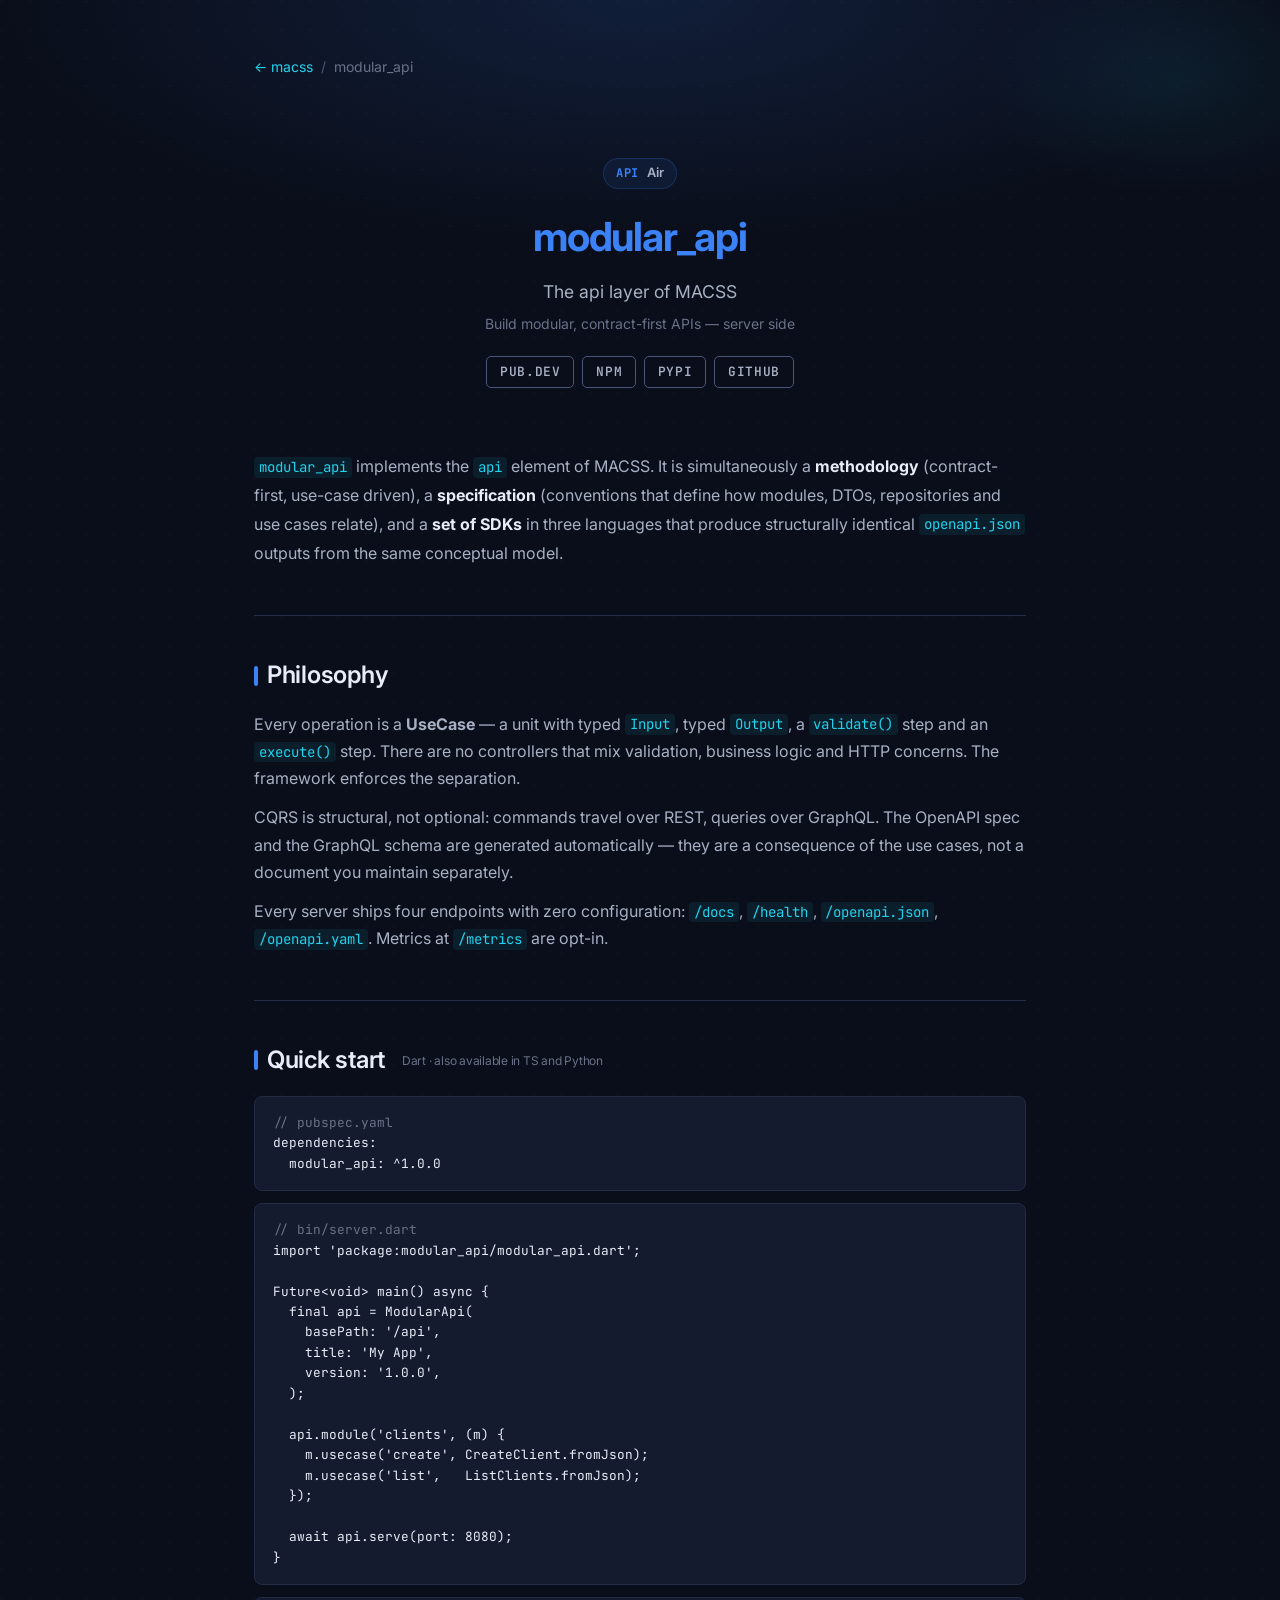
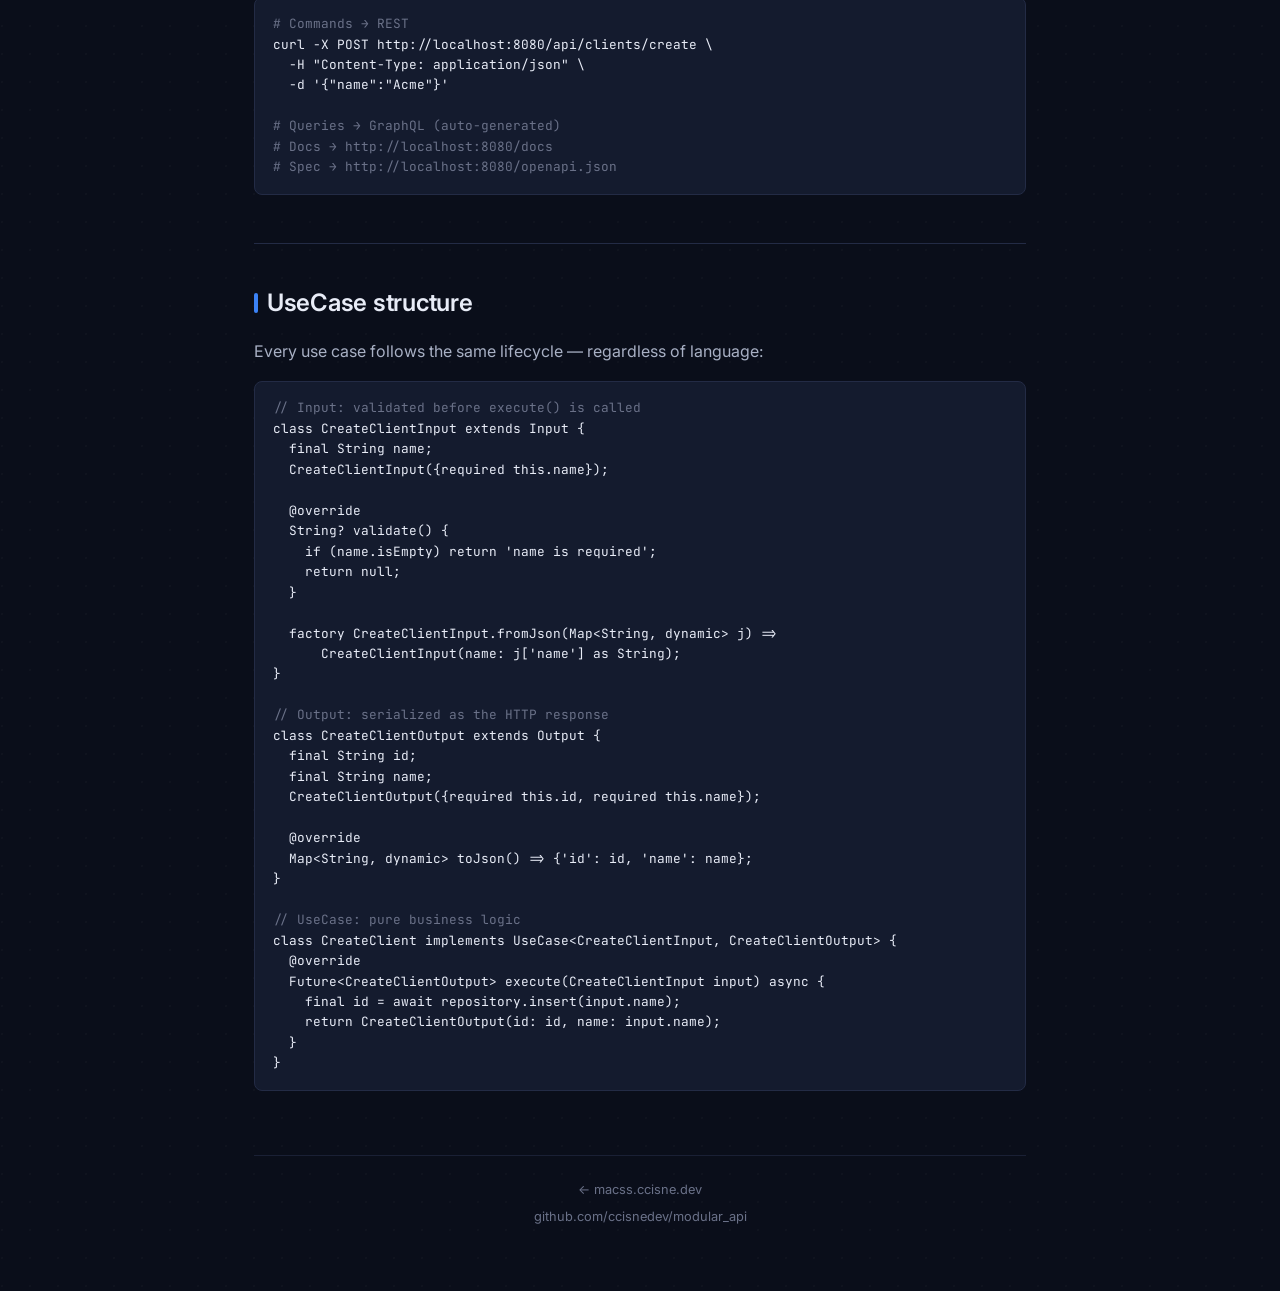
==== code/site/modular-api.html @ 3e163e57 "feat(site): methodology-focused restructure + ecosystem subpages - index.html: MACSS como README de " ====
<!DOCTYPE html>
<html lang="en">
<head>
  <meta charset="UTF-8">
  <meta name="viewport" content="width=device-width, initial-scale=1.0">
  <title>modular_api — MACSS</title>
  <meta name="description" content="Modular API framework for the api layer of MACSS. Use cases, CQRS, OpenAPI, health and metrics out of the box. Available in Dart, TypeScript and Python.">
  <meta name="theme-color" content="#0a0e1a">
  <link rel="icon" type="image/svg+xml" href="img/favicon.svg">
  <link rel="preconnect" href="https://fonts.googleapis.com">
  <link rel="preconnect" href="https://fonts.gstatic.com" crossorigin>
  <link href="https://fonts.googleapis.com/css2?family=Inter:wght@400;500;600;700&family=JetBrains+Mono:wght@400;500;700&display=swap" rel="stylesheet">
  <link rel="stylesheet" href="css/shared.css">
  <link rel="stylesheet" href="css/landing.css">
</head>
<body>
  <div class="container">

    <nav class="back-nav">
      <a href="index.html">← macss</a>
      <span class="back-sep">/</span>
      <span>modular_api</span>
    </nav>

    <header>
      <div class="element-pill"><span class="element-symbol">api</span><span class="element-name">Air</span></div>
      <h1><span class="brand">modular_api</span></h1>
      <p class="primary-tagline">The api layer of MACSS</p>
      <p class="secondary-tagline">Build modular, contract-first APIs — server side</p>

      <div class="registry-links">
        <a class="eco-badge eco-badge--lg" href="https://pub.dev/packages/modular_api">pub.dev</a>
        <a class="eco-badge eco-badge--lg" href="https://www.npmjs.com/package/@macss/modular-api">npm</a>
        <a class="eco-badge eco-badge--lg" href="https://pypi.org/project/macss-modular-api/">PyPI</a>
        <a class="eco-badge eco-badge--lg" href="https://github.com/ccisnedev/modular_api">GitHub</a>
      </div>
    </header>

    <p class="intro">
      <code>modular_api</code> implements the <code>api</code> element of MACSS. It is simultaneously a <strong>methodology</strong> (contract-first, use-case driven), a <strong>specification</strong> (conventions that define how modules, DTOs, repositories and use cases relate), and a <strong>set of SDKs</strong> in three languages that produce structurally identical <code>openapi.json</code> outputs from the same conceptual model.
    </p>

    <section id="philosophy">
      <h2>Philosophy</h2>
      <p>Every operation is a <strong>UseCase</strong> — a unit with typed <code>Input</code>, typed <code>Output</code>, a <code>validate()</code> step and an <code>execute()</code> step. There are no controllers that mix validation, business logic and HTTP concerns. The framework enforces the separation.</p>
      <p style="margin-top:0.75rem;">CQRS is structural, not optional: commands travel over REST, queries over GraphQL. The OpenAPI spec and the GraphQL schema are generated automatically — they are a consequence of the use cases, not a document you maintain separately.</p>
      <p style="margin-top:0.75rem;">Every server ships four endpoints with zero configuration: <code>/docs</code>, <code>/health</code>, <code>/openapi.json</code>, <code>/openapi.yaml</code>. Metrics at <code>/metrics</code> are opt-in.</p>
    </section>

    <section id="quickstart">
      <h2>Quick start <span class="lang-note">Dart · also available in <a href="https://www.npmjs.com/package/@macss/modular-api">TS</a> and <a href="https://pypi.org/project/macss-modular-api/">Python</a></span></h2>
      <pre class="code-block"><span class="c">// pubspec.yaml</span>
dependencies:
  modular_api: ^1.0.0</pre>

      <pre class="code-block" style="margin-top:0.75rem;"><span class="c">// bin/server.dart</span>
import 'package:modular_api/modular_api.dart';

Future&lt;void&gt; main() async {
  final api = ModularApi(
    basePath: '/api',
    title: 'My App',
    version: '1.0.0',
  );

  api.module('clients', (m) {
    m.usecase('create', CreateClient.fromJson);
    m.usecase('list',   ListClients.fromJson);
  });

  await api.serve(port: 8080);
}</pre>

      <pre class="code-block" style="margin-top:0.75rem;"><span class="c"># Commands → REST</span>
curl -X POST http://localhost:8080/api/clients/create \
  -H "Content-Type: application/json" \
  -d '{"name":"Acme"}'

<span class="c"># Queries → GraphQL (auto-generated)</span>
<span class="c"># Docs → http://localhost:8080/docs</span>
<span class="c"># Spec → http://localhost:8080/openapi.json</span></pre>
    </section>

    <section id="use-case">
      <h2>UseCase structure</h2>
      <p>Every use case follows the same lifecycle — regardless of language:</p>
      <pre class="code-block"><span class="c">// Input: validated before execute() is called</span>
class CreateClientInput extends Input {
  final String name;
  CreateClientInput({required this.name});

  @override
  String? validate() {
    if (name.isEmpty) return 'name is required';
    return null;
  }

  factory CreateClientInput.fromJson(Map&lt;String, dynamic&gt; j) =&gt;
      CreateClientInput(name: j['name'] as String);
}

<span class="c">// Output: serialized as the HTTP response</span>
class CreateClientOutput extends Output {
  final String id;
  final String name;
  CreateClientOutput({required this.id, required this.name});

  @override
  Map&lt;String, dynamic&gt; toJson() =&gt; {'id': id, 'name': name};
}

<span class="c">// UseCase: pure business logic</span>
class CreateClient implements UseCase&lt;CreateClientInput, CreateClientOutput&gt; {
  @override
  Future&lt;CreateClientOutput&gt; execute(CreateClientInput input) async {
    final id = await repository.insert(input.name);
    return CreateClientOutput(id: id, name: input.name);
  }
}</pre>
    </section>

    <footer>
      <span><a href="index.html">← macss.ccisne.dev</a></span>
      <span><a href="https://github.com/ccisnedev/modular_api">github.com/ccisnedev/modular_api</a></span>
    </footer>
  </div>
  <script src="js/main.js"></script>
</body>
</html>
---- code/site/css/shared.css ----
/* shared.css — Design tokens, reset, typography
   Theme: Dark blueprint · blue primary */

:root {
  /* Surfaces */
  --bg: #0a0e1a;
  --bg-elevated: #141b2e;

  /* Text */
  --fg: #e8ecf7;
  --fg-dim: #a8b0c4;
  --muted: #6a7188;

  /* Brand colors */
  --primary: #3b82f6;    /* blue — active states, primary buttons */
  --accent: #22d3ee;     /* cyan — links, inline code */
  --green: #22c55e;      /* logo dot green */

  /* Borders */
  --border: #232b45;
  --border-dim: #1a2035;
  --border-strong: #4a5678;

  /* Typography */
  --mono: 'JetBrains Mono', 'SF Mono', 'Cascadia Code', 'Fira Code', Consolas, monospace;
  --sans: 'Inter', -apple-system, BlinkMacSystemFont, 'Segoe UI', Helvetica, Arial, sans-serif;
}

* { margin: 0; padding: 0; box-sizing: border-box; }

html { scroll-behavior: smooth; }

body {
  font-family: var(--sans);
  background-color: var(--bg);
  background-image:
    radial-gradient(ellipse 78% 38% at 50% 0%, rgba(59, 130, 246, 0.14), transparent 65%),
    radial-gradient(ellipse 28% 22% at 92% 8%, rgba(34, 211, 238, 0.07), transparent 55%),
    radial-gradient(circle at 2px 2px, rgba(232, 236, 247, 0.025) 1px, transparent 0);
  background-size: 100% 980px, 100% 980px, 28px 28px;
  background-position: 0 0, 0 0, 0 0;
  background-repeat: no-repeat, no-repeat, repeat;
  color: var(--fg);
  line-height: 1.6;
  min-height: 100vh;
  display: flex;
  flex-direction: column;
  align-items: center;
  font-size: 16px;
  -webkit-font-smoothing: antialiased;
  -moz-osx-font-smoothing: grayscale;
}

.container {
  max-width: 820px;
  width: 100%;
  padding: 2rem 1.5rem;
}

/* ----- Typography ----- */
h2 {
  font-size: 1.5rem;
  font-weight: 600;
  margin-bottom: 1rem;
  color: var(--fg);
  display: flex;
  align-items: center;
  gap: 0.55rem;
  letter-spacing: -0.01em;
}

h2::before {
  content: '';
  width: 4px;
  height: 1.25rem;
  background: var(--primary);
  border-radius: 2px;
}

h3 {
  font-size: 1rem;
  font-weight: 600;
  color: var(--fg);
  margin-bottom: 0.4rem;
}

p {
  color: var(--fg-dim);
  line-height: 1.7;
}

a {
  color: var(--accent);
  text-decoration: none;
}

a:hover { text-decoration: underline; }

code {
  font-family: var(--mono);
  font-size: 0.875em;
  color: var(--accent);
  background: rgba(34, 211, 238, 0.08);
  padding: 0.1em 0.35em;
  border-radius: 4px;
}

section {
  margin-top: 3rem;
  padding-top: 2.5rem;
  border-top: 1px solid var(--border);
}

/* ----- OS Tabs (install) ----- */
.os-tabs {
  display: flex;
  gap: 0.25rem;
  margin-bottom: 0.75rem;
}

.os-tab {
  background: none;
  border: 1px solid var(--border);
  color: var(--fg-dim);
  font-family: var(--sans);
  font-size: 0.875rem;
  padding: 0.35rem 0.9rem;
  border-radius: 6px;
  cursor: pointer;
  transition: all 0.15s;
  display: flex;
  align-items: center;
  gap: 0.4rem;
}

.os-tab:hover:not(:disabled) {
  border-color: var(--border-strong);
  color: var(--fg);
}

.os-tab[aria-selected="true"] {
  background: var(--primary);
  border-color: var(--primary);
  color: #fff;
  font-weight: 500;
}

.os-tab:disabled {
  opacity: 0.45;
  cursor: not-allowed;
}

.soon-tag {
  font-size: 0.65rem;
  background: var(--border-strong);
  color: var(--fg-dim);
  padding: 0.05em 0.4em;
  border-radius: 3px;
  letter-spacing: 0.04em;
  text-transform: uppercase;
}

/* ----- Install block ----- */
.install-block {
  display: grid;
  grid-template-columns: auto 1fr auto;
  align-items: center;
  gap: 0.75rem;
  background: var(--bg-elevated);
  border: 1px solid var(--border);
  border-radius: 8px;
  padding: 0.85rem 1rem;
  font-family: var(--mono);
  font-size: 0.875rem;
}

.install-block code {
  background: none;
  padding: 0;
  color: var(--fg);
  word-break: break-all;
}

.label {
  font-size: 0.7rem;
  font-weight: 600;
  color: var(--muted);
  text-transform: uppercase;
  letter-spacing: 0.06em;
  white-space: nowrap;
}

.copy-btn {
  background: none;
  border: 1px solid var(--border-strong);
  color: var(--fg-dim);
  font-size: 0.75rem;
  padding: 0.25rem 0.6rem;
  border-radius: 5px;
  cursor: pointer;
  font-family: var(--sans);
  transition: all 0.15s;
  white-space: nowrap;
}

.copy-btn:hover {
  background: var(--primary);
  border-color: var(--primary);
  color: #fff;
}

.install-note {
  font-size: 0.8rem;
  color: var(--muted);
  margin-top: 0.6rem;
  line-height: 1.5;
}

/* ----- Footer ----- */
footer {
  margin-top: 4rem;
  padding: 1.5rem 0 2rem;
  border-top: 1px solid var(--border-dim);
  text-align: center;
  font-size: 0.8rem;
  color: var(--muted);
  display: flex;
  flex-direction: column;
  gap: 0.4rem;
}

footer a { color: var(--muted); }
footer a:hover { color: var(--fg-dim); }
---- code/site/css/landing.css ----
/* landing.css — Header, hero, sections specific to index.html and subpages */

/* ----- Logo ----- */
.logo-ascii {
  font-family: var(--mono);
  font-size: 1rem;
  line-height: 1.2;
  color: var(--fg);
  margin-bottom: 1.25rem;
  user-select: none;
}

.logo-ascii .logo-corner { color: var(--fg); }
.logo-ascii .logo-dot    { color: var(--green); }

/* ----- Back nav (subpages) ----- */
.back-nav {
  display: flex;
  align-items: center;
  gap: 0.5rem;
  font-size: 0.875rem;
  color: var(--muted);
  padding: 1.5rem 0 0;
}

.back-nav a { color: var(--accent); }
.back-sep   { color: var(--border-strong); }

/* ----- Element pill (subpage header) ----- */
.element-pill {
  display: inline-flex;
  align-items: center;
  gap: 0.5rem;
  background: rgba(59, 130, 246, 0.08);
  border: 1px solid rgba(59, 130, 246, 0.2);
  border-radius: 99px;
  padding: 0.25rem 0.75rem;
  margin-bottom: 1rem;
  margin-top: 2rem;
}

.element-pill .element-symbol {
  font-family: var(--mono);
  font-size: 0.75rem;
  font-weight: 700;
  color: var(--primary);
  text-transform: uppercase;
  letter-spacing: 0.08em;
}

.element-pill .element-name {
  font-size: 0.8rem;
  color: var(--fg-dim);
}

/* ----- Registry links (subpage header) ----- */
.registry-links {
  display: flex;
  gap: 0.5rem;
  flex-wrap: wrap;
  justify-content: center;
  margin-top: 1.25rem;
  margin-bottom: 0.5rem;
}

/* ----- Header ----- */
header {
  padding-top: 3rem;
  padding-bottom: 1rem;
  text-align: center;
}

header h1 {
  font-size: 2.5rem;
  font-weight: 700;
  letter-spacing: -0.03em;
  color: var(--fg);
  margin-bottom: 0.5rem;
}

header h1 .brand { color: var(--primary); }

.primary-tagline {
  font-size: 1.1rem;
  color: var(--fg-dim);
  margin-bottom: 0.35rem;
}

.secondary-tagline {
  font-size: 0.875rem;
  color: var(--muted);
  margin-bottom: 1rem;
}

/* ----- Hero install ----- */
.hero-install {
  max-width: 580px;
  margin: 0 auto 1.5rem;
  text-align: left;
}

/* ----- Hero links ----- */
.hero-links {
  display: flex;
  gap: 1.25rem;
  justify-content: center;
  flex-wrap: wrap;
  margin-top: 1rem;
}

.hero-link {
  font-size: 0.9rem;
  font-weight: 500;
  color: var(--accent);
  border-bottom: 1px solid transparent;
  transition: border-color 0.15s;
}

.hero-link:hover {
  text-decoration: none;
  border-bottom-color: var(--accent);
}

/* ----- Intro paragraph ----- */
.intro {
  margin-top: 2.5rem;
  font-size: 1rem;
  line-height: 1.8;
  color: var(--fg-dim);
}

.intro strong { color: var(--fg); }

/* ----- Four elements ----- */
.elements-grid {
  display: grid;
  grid-template-columns: repeat(2, 1fr);
  gap: 1rem;
  margin-top: 1.25rem;
}

@media (max-width: 500px) {
  .elements-grid { grid-template-columns: 1fr; }
}

.element-card {
  background: var(--bg-elevated);
  border: 1px solid var(--border);
  border-radius: 10px;
  padding: 1.1rem 1.25rem;
  transition: border-color 0.15s;
}

.element-card:hover { border-color: var(--border-strong); }

.element-card--linked {
  display: flex;
  flex-direction: column;
}

.element-link {
  display: inline-block;
  margin-top: 0.75rem;
  font-size: 0.8rem;
  font-family: var(--mono);
  color: var(--accent);
  border-bottom: 1px solid transparent;
  transition: border-color 0.15s;
  align-self: flex-start;
}

.element-link:hover {
  text-decoration: none;
  border-bottom-color: var(--accent);
}

.element-header {
  display: flex;
  align-items: baseline;
  gap: 0.6rem;
  margin-bottom: 0.35rem;
}

.element-symbol {
  font-family: var(--mono);
  font-size: 0.75rem;
  font-weight: 600;
  color: var(--primary);
  text-transform: uppercase;
  letter-spacing: 0.08em;
}

.element-name {
  font-size: 1rem;
  font-weight: 600;
  color: var(--fg);
}

.element-card p {
  font-size: 0.875rem;
  color: var(--fg-dim);
  line-height: 1.55;
}

/* ----- Code block (pre) ----- */
.code-block {
  background: var(--bg-elevated);
  border: 1px solid var(--border);
  border-radius: 8px;
  padding: 1rem 1.1rem;
  font-family: var(--mono);
  font-size: 0.8rem;
  line-height: 1.6;
  color: var(--fg);
  overflow-x: auto;
  white-space: pre;
  margin-top: 1rem;
}

.code-block .c { color: var(--muted); }

/* ----- lang note in h2 ----- */
.lang-note {
  font-size: 0.75rem;
  font-weight: 400;
  color: var(--muted);
  margin-left: 0.5rem;
}

.lang-note a { color: var(--muted); }
.lang-note a:hover { color: var(--accent); }

/* ----- Commands table ----- */
.commands {
  margin-top: 1.25rem;
  display: flex;
  flex-direction: column;
  gap: 0.5rem;
}

.cmd-row {
  display: grid;
  grid-template-columns: 1fr 2fr;
  gap: 1rem;
  align-items: start;
  padding: 0.75rem 1rem;
  background: var(--bg-elevated);
  border: 1px solid var(--border);
  border-radius: 8px;
}

@media (max-width: 500px) {
  .cmd-row { grid-template-columns: 1fr; }
}

.cmd-row code { font-size: 0.875rem; }
.cmd-row p { font-size: 0.875rem; margin: 0; }

/* ----- Ecosystem rows ----- */
.eco-rows {
  display: flex;
  flex-direction: column;
  gap: 0.75rem;
  margin-top: 1.25rem;
}

.eco-row {
  display: grid;
  grid-template-columns: 160px 1fr auto;
  gap: 1rem;
  align-items: center;
  padding: 0.85rem 1rem;
  background: var(--bg-elevated);
  border: 1px solid var(--border);
  border-radius: 8px;
}

@media (max-width: 600px) {
  .eco-row { grid-template-columns: 1fr; }
}

.eco-name {
  font-family: var(--mono);
  font-size: 0.875rem;
  font-weight: 600;
  color: var(--fg);
}

.eco-name a { color: var(--fg); }
.eco-name a:hover { color: var(--accent); text-decoration: none; }
.eco-name-dim { color: var(--fg-dim); }

.eco-desc {
  font-size: 0.85rem;
  color: var(--fg-dim);
  line-height: 1.5;
}

.eco-badges {
  display: flex;
  gap: 0.4rem;
  flex-wrap: wrap;
  justify-content: flex-end;
}

.eco-badge {
  display: inline-block;
  font-size: 0.7rem;
  font-family: var(--mono);
  font-weight: 600;
  text-transform: uppercase;
  letter-spacing: 0.05em;
  padding: 0.2rem 0.55rem;
  border-radius: 5px;
  border: 1px solid var(--border-strong);
  color: var(--fg-dim);
  background: var(--bg);
  transition: all 0.15s;
  white-space: nowrap;
  text-decoration: none;
}

.eco-badge:hover {
  border-color: var(--primary);
  color: var(--primary);
  text-decoration: none;
}

.eco-badge--lg {
  font-size: 0.8rem;
  padding: 0.3rem 0.8rem;
}
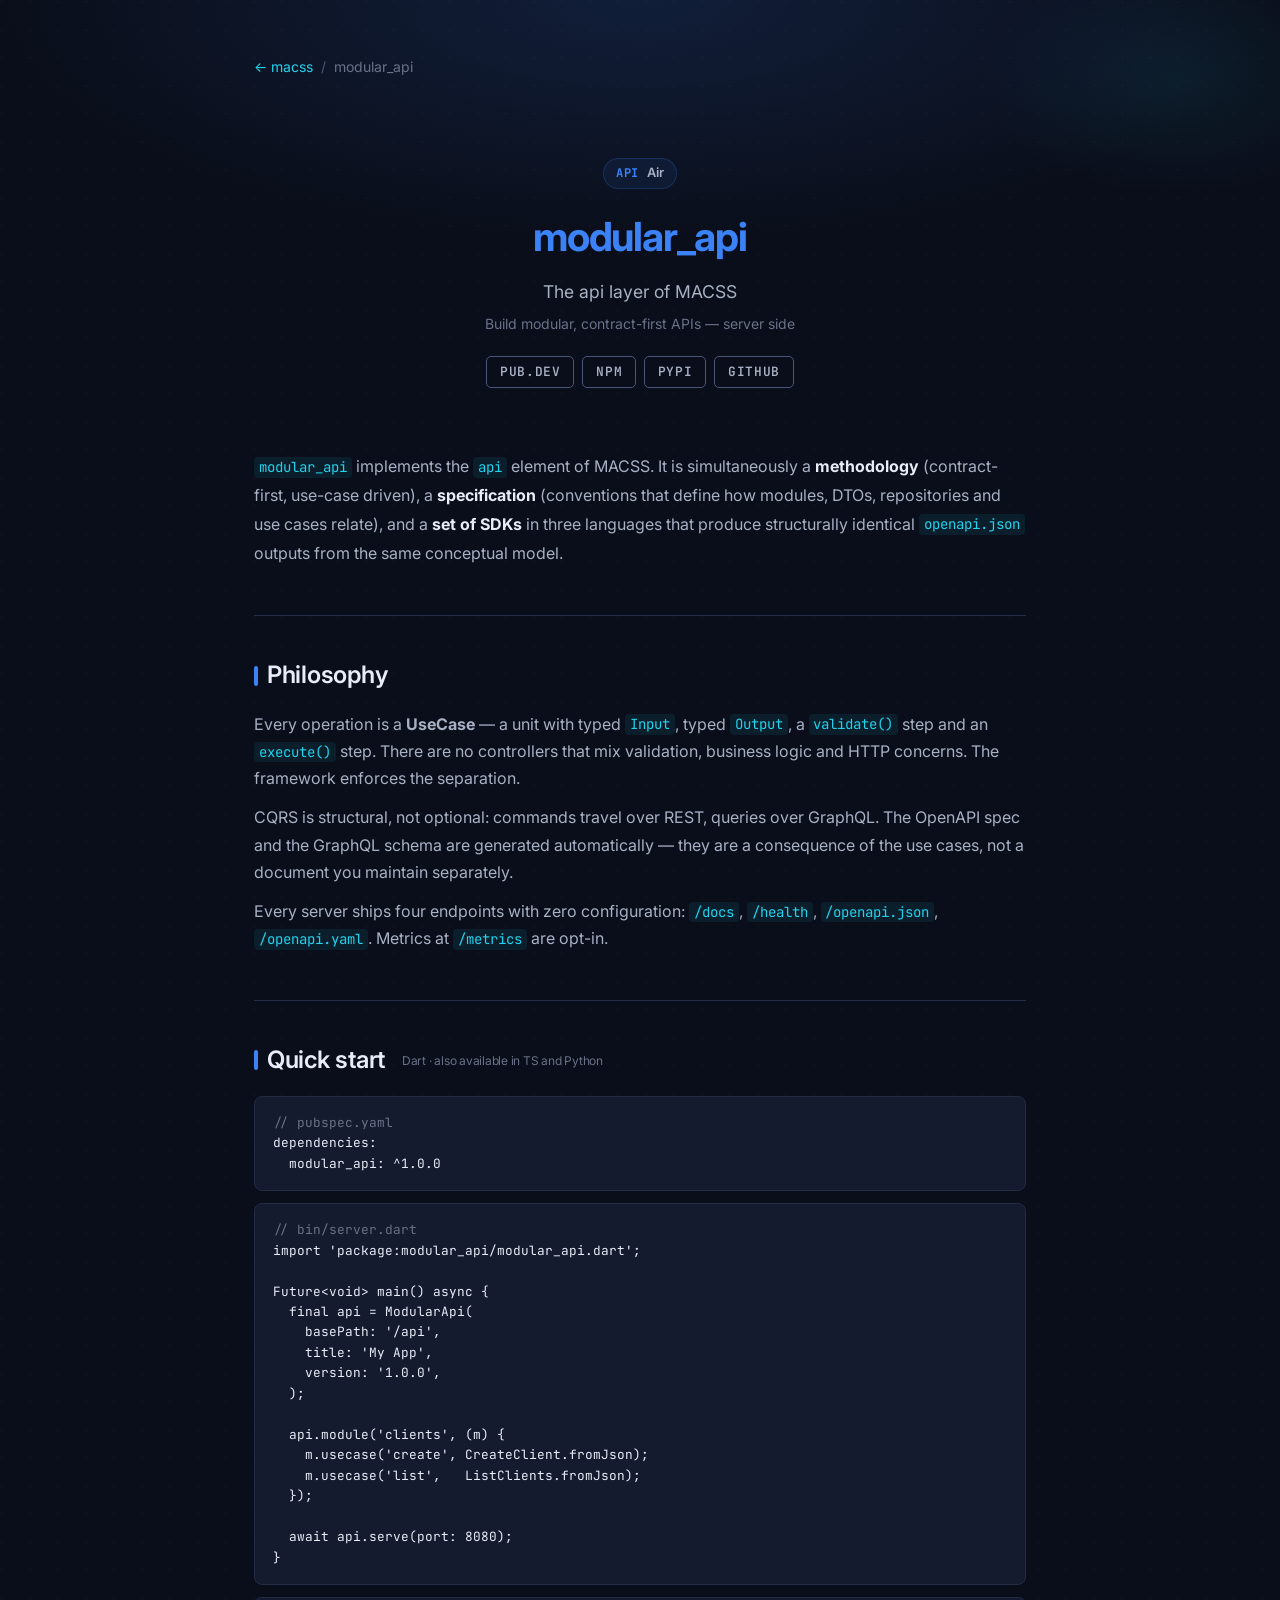
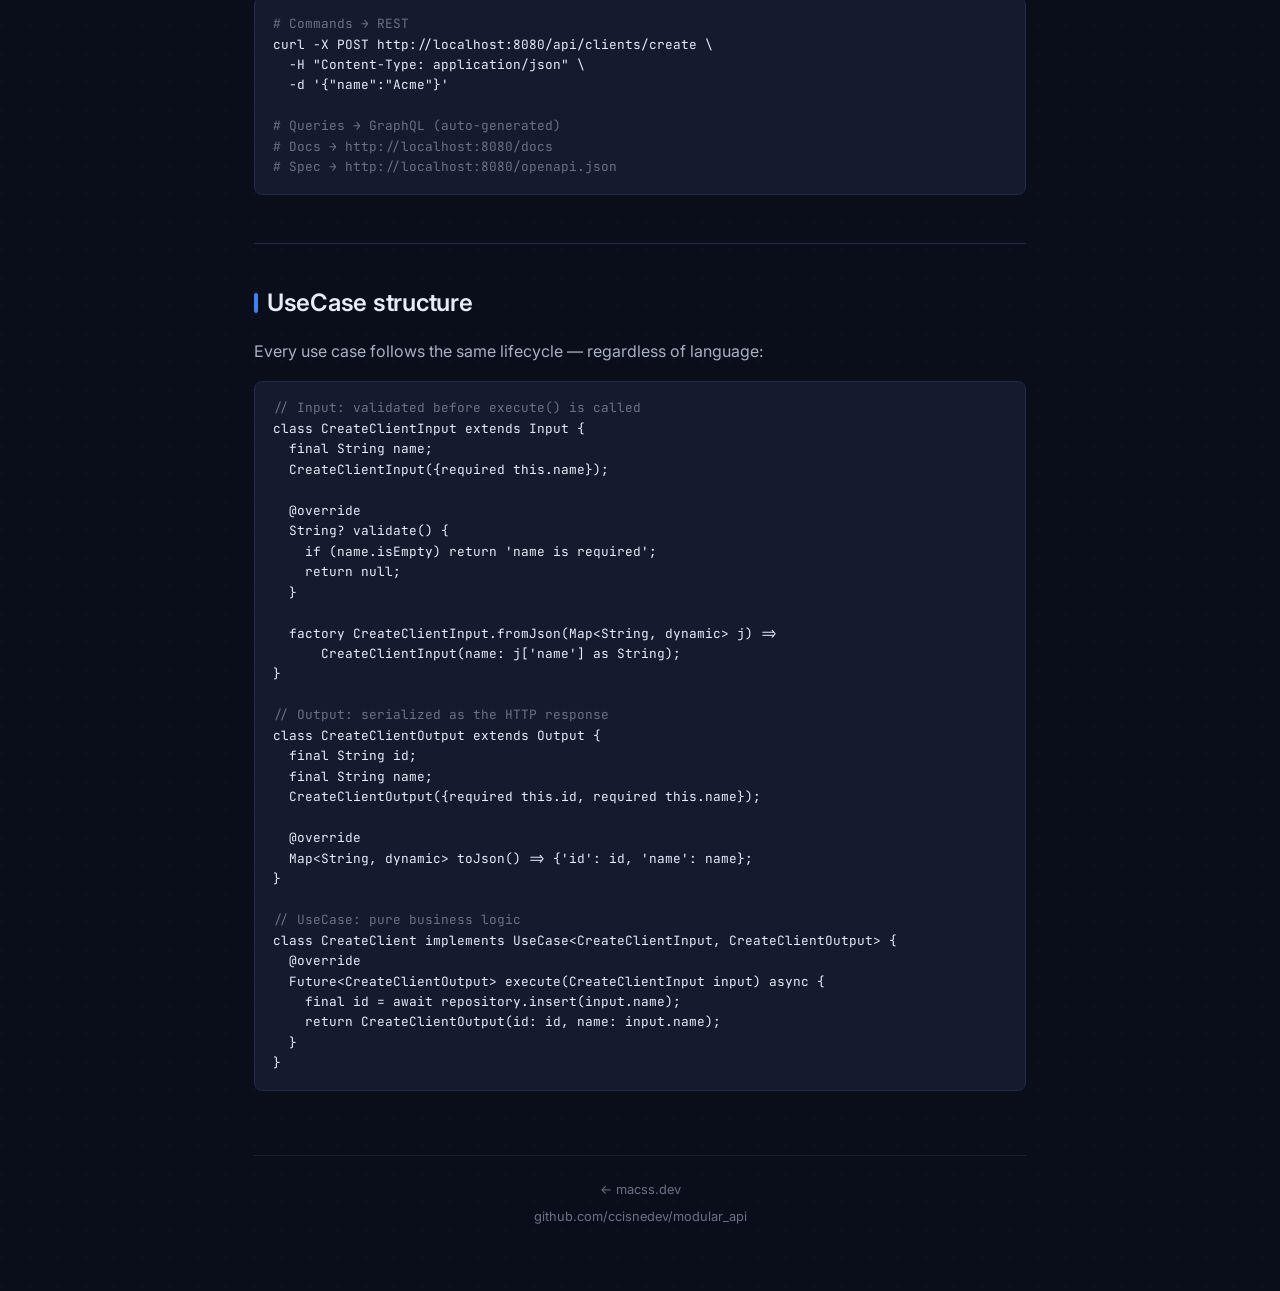
==== commit d4501c61: "chore: sync cli, site and docs structure updates" ====
--- a/code/site/modular-api.html
+++ b/code/site/modular-api.html
@@ -120,7 +120,7 @@
     </section>
 
     <footer>
-      <span><a href="index.html">← macss.ccisne.dev</a></span>
+      <span><a href="index.html">← macss.dev</a></span>
       <span><a href="https://github.com/ccisnedev/modular_api">github.com/ccisnedev/modular_api</a></span>
     </footer>
   </div>
--- a/code/site/css/landing.css
+++ b/code/site/css/landing.css
@@ -1,4 +1,74 @@
 /* landing.css — Header, hero, sections specific to index.html and subpages */
+
+/* ----- Why list ----- */
+.why-list {
+  list-style: none;
+  padding: 0;
+  margin-top: 1rem;
+  display: flex;
+  flex-direction: column;
+  gap: 0.75rem;
+}
+
+.why-list li {
+  font-size: 0.9rem;
+  line-height: 1.6;
+  color: var(--fg-dim);
+  padding-left: 1.25rem;
+  position: relative;
+}
+
+.why-list li::before {
+  content: '—';
+  position: absolute;
+  left: 0;
+  color: var(--primary);
+}
+
+.why-list li strong { color: var(--fg); }
+
+/* ----- Architecture diagram ----- */
+.architecture-diagram {
+  margin: 1.5rem 0;
+  text-align: center;
+  overflow-x: auto;
+}
+
+.architecture-diagram img {
+  max-width: 100%;
+  height: auto;
+}
+
+/* ----- Layer descriptions ----- */
+.layer-descriptions {
+  display: flex;
+  flex-direction: column;
+  gap: 0.4rem;
+  margin-top: 1.25rem;
+}
+
+.layer-row {
+  display: grid;
+  grid-template-columns: 120px 1fr;
+  gap: 0.75rem;
+  align-items: baseline;
+  padding: 0.5rem 0.75rem;
+  border-radius: 6px;
+}
+
+.layer-row:nth-child(odd) { background: rgba(255,255,255,0.02); }
+
+.layer-row code {
+  font-size: 0.8rem;
+  font-weight: 600;
+  color: var(--primary);
+}
+
+.layer-row span {
+  font-size: 0.85rem;
+  color: var(--fg-dim);
+  line-height: 1.5;
+}
 
 /* ----- Logo ----- */
 .logo-ascii {
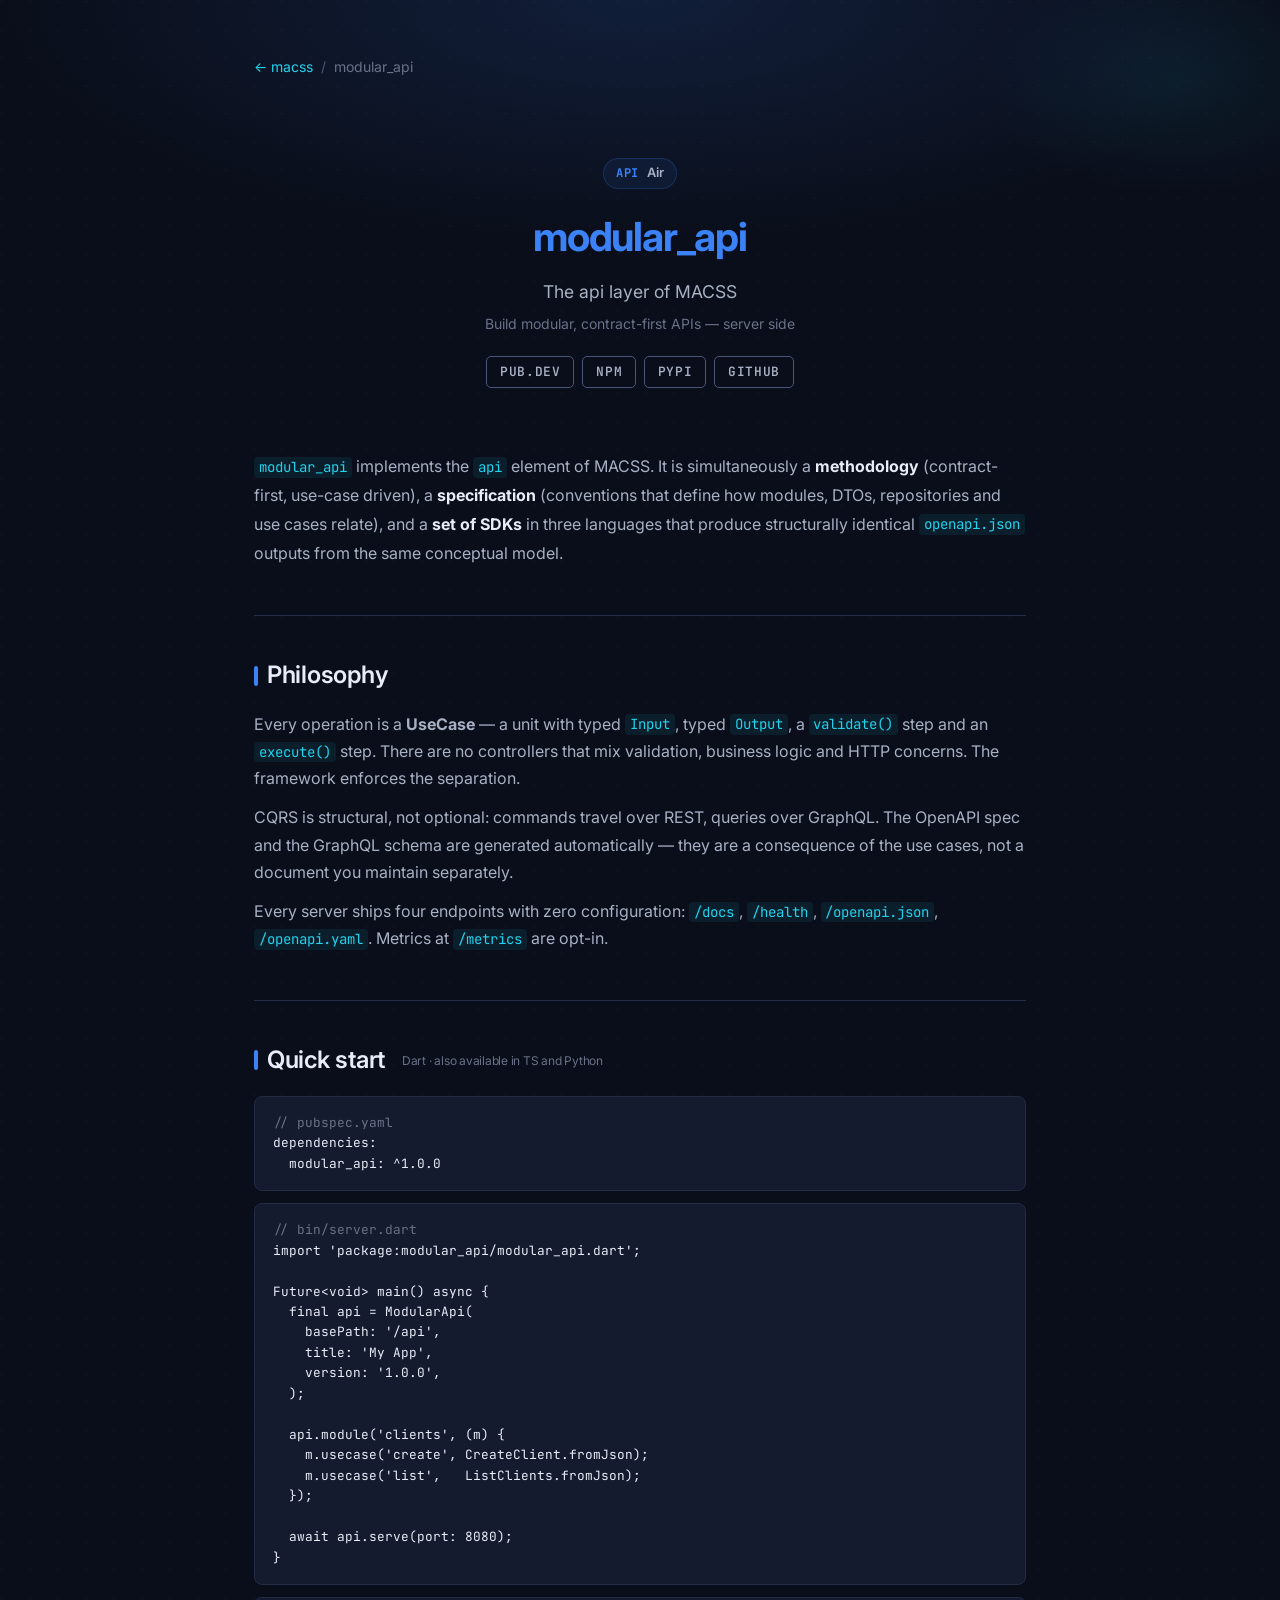
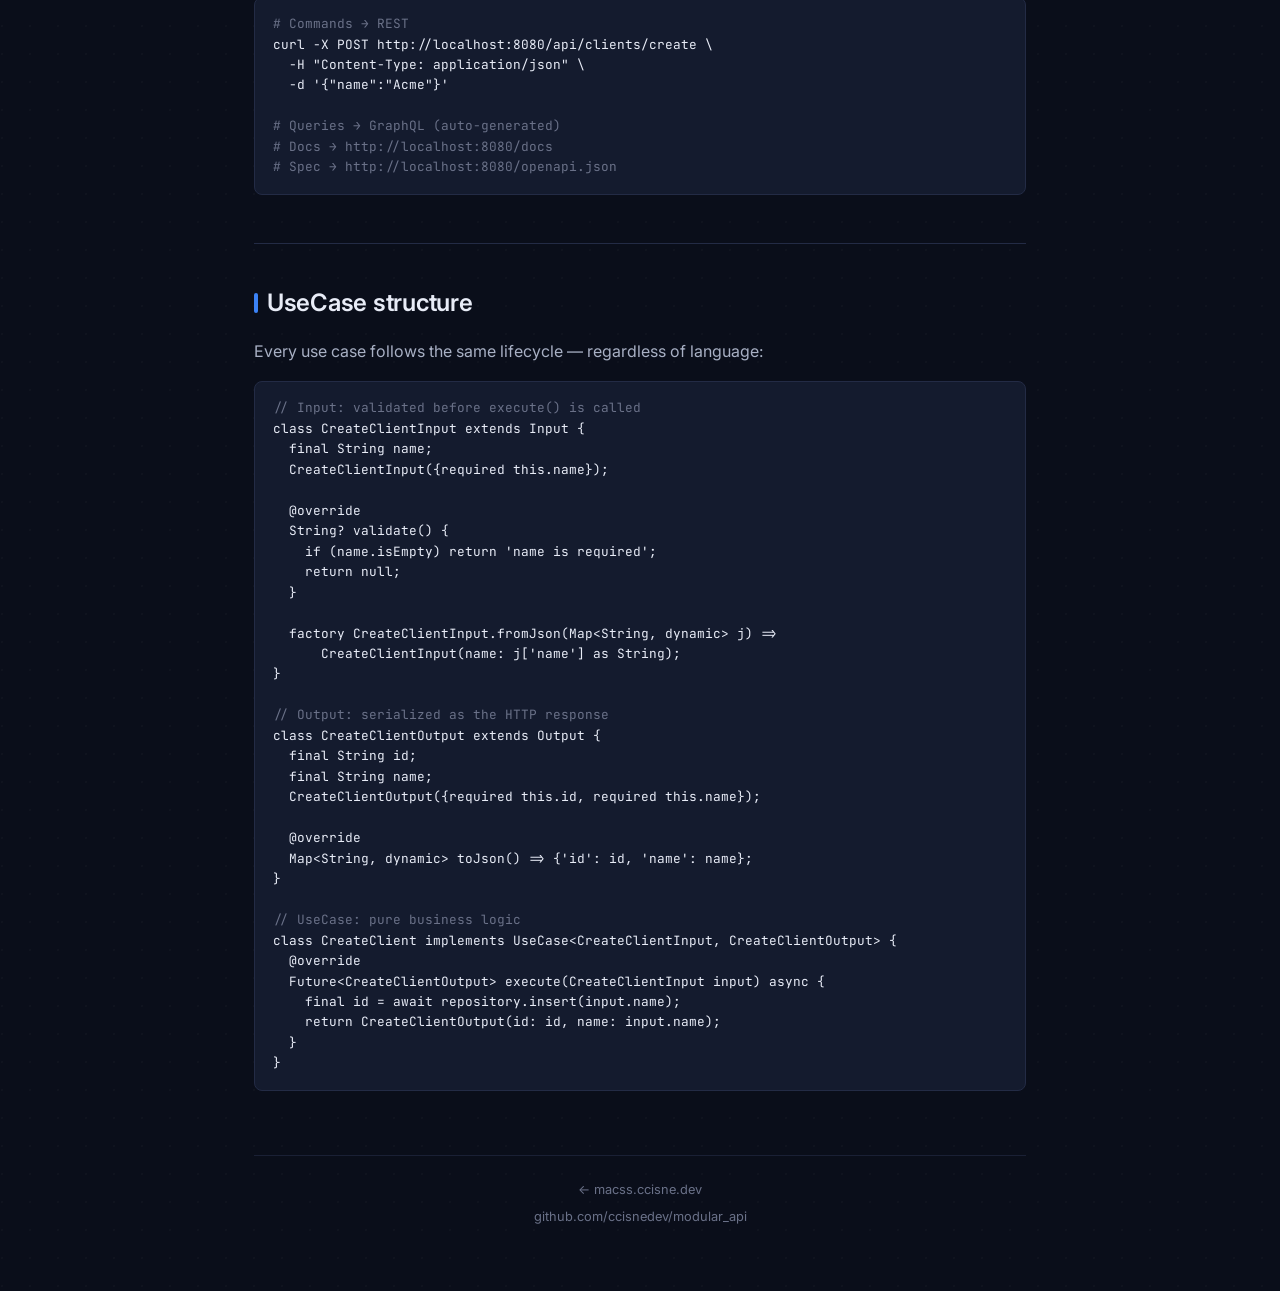
==== commit d68e4076: "The site publishes an install command that does not work macss.ccisne.dev serves the site and tells " ====
--- a/code/site/modular-api.html
+++ b/code/site/modular-api.html
@@ -120,7 +120,7 @@
     </section>
 
     <footer>
-      <span><a href="index.html">← macss.dev</a></span>
+      <span><a href="index.html">← macss.ccisne.dev</a></span>
       <span><a href="https://github.com/ccisnedev/modular_api">github.com/ccisnedev/modular_api</a></span>
     </footer>
   </div>
